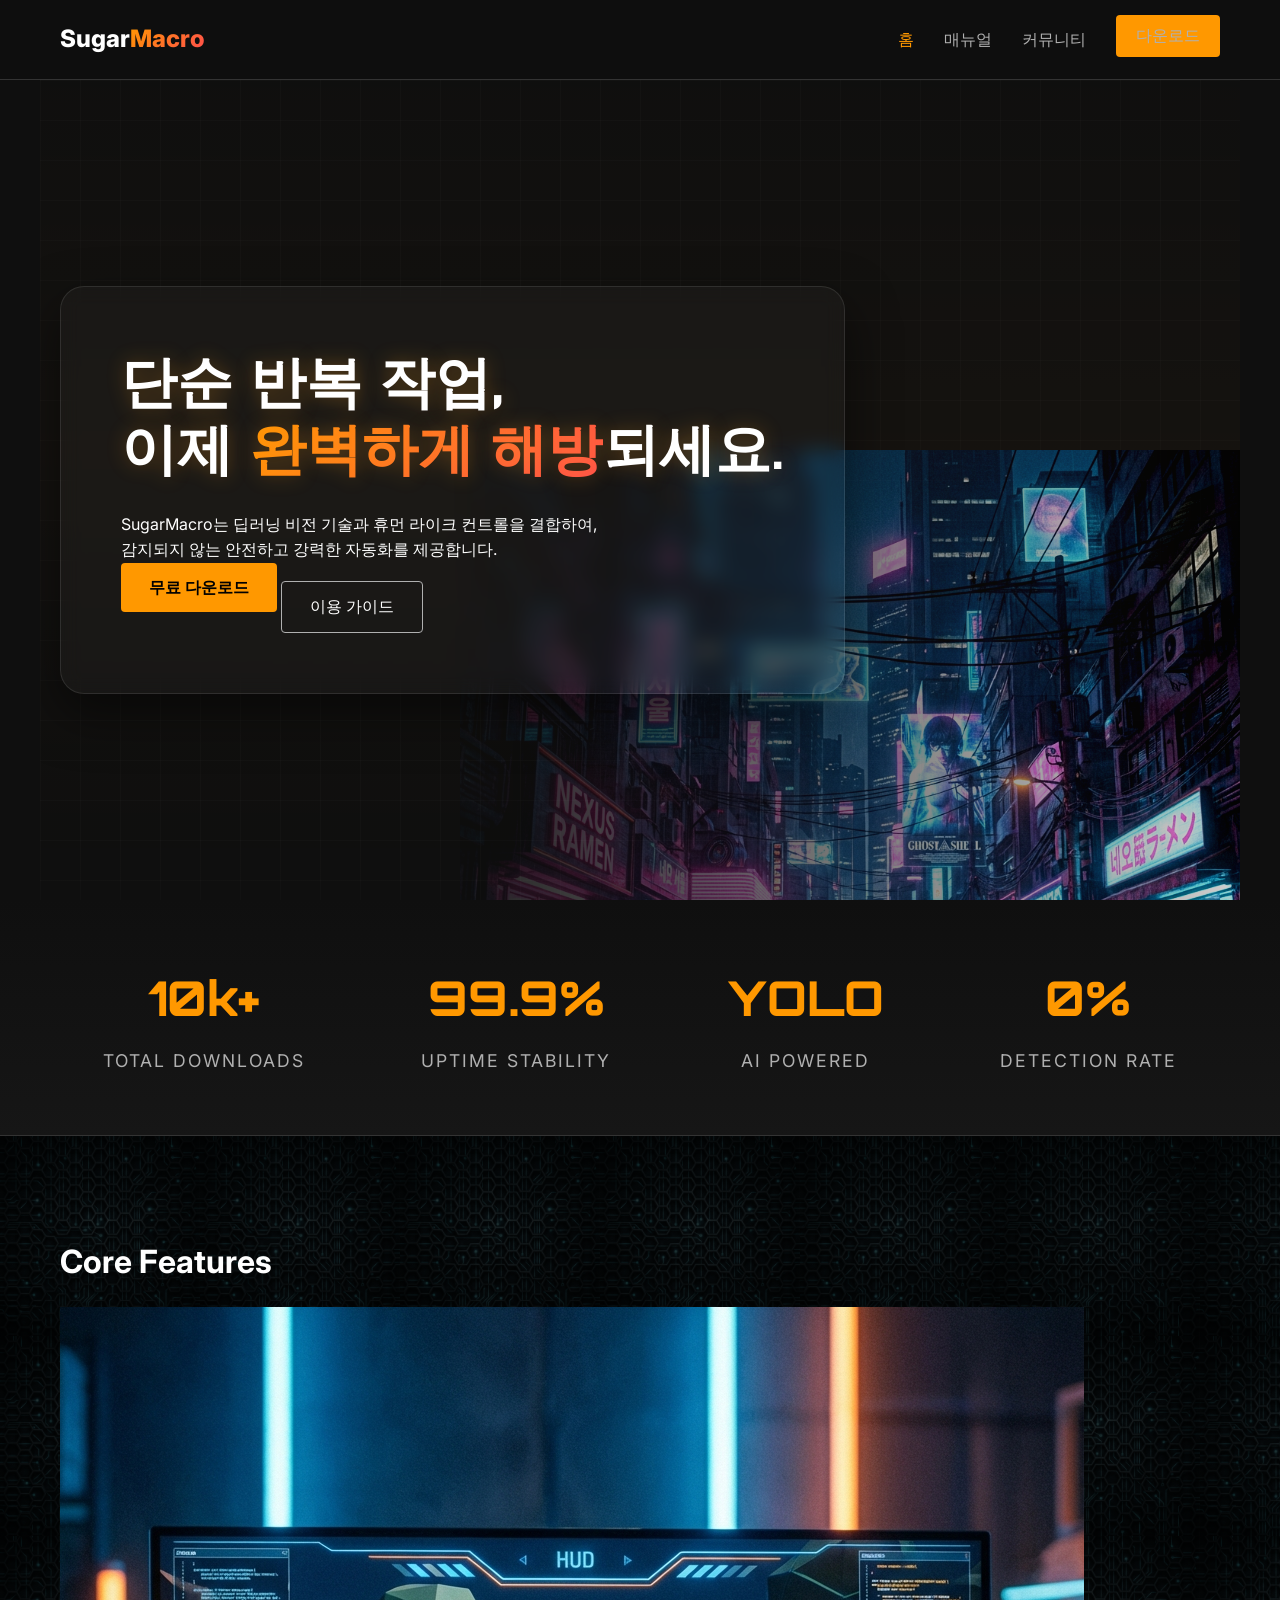
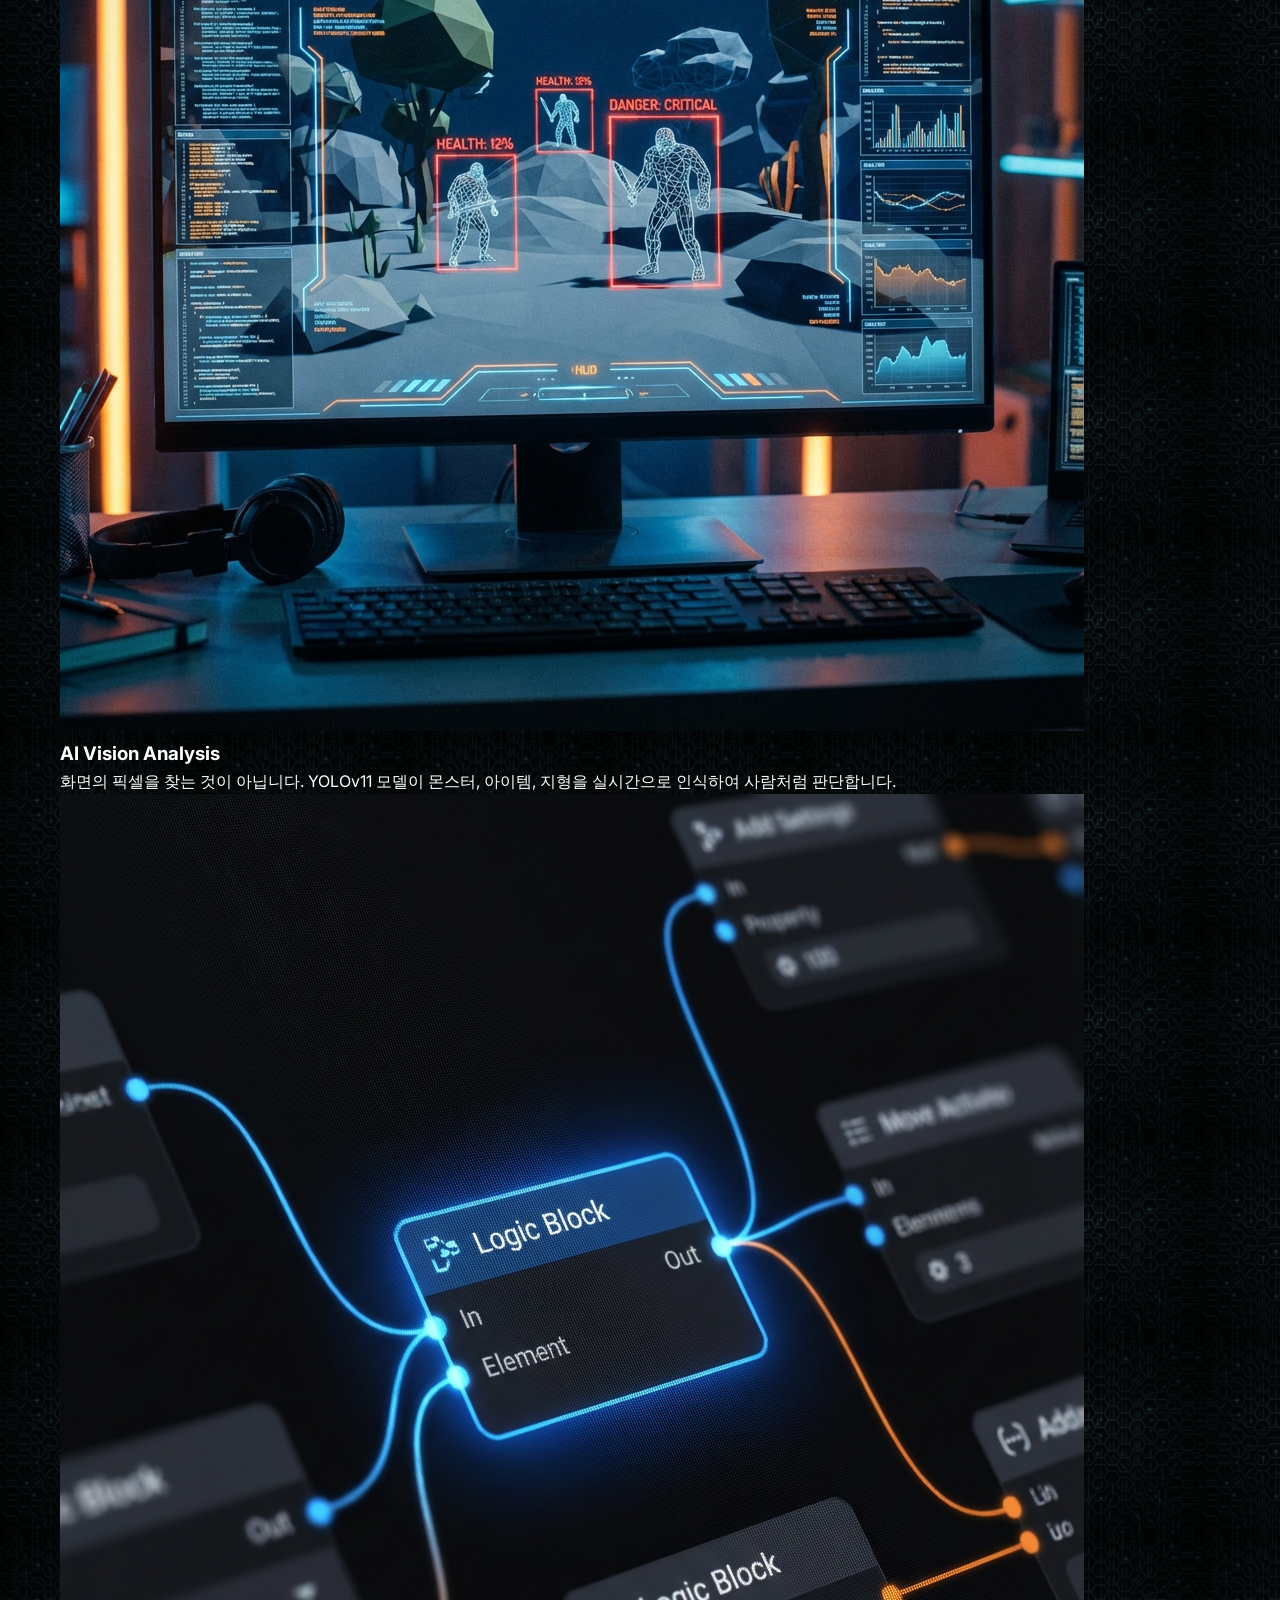
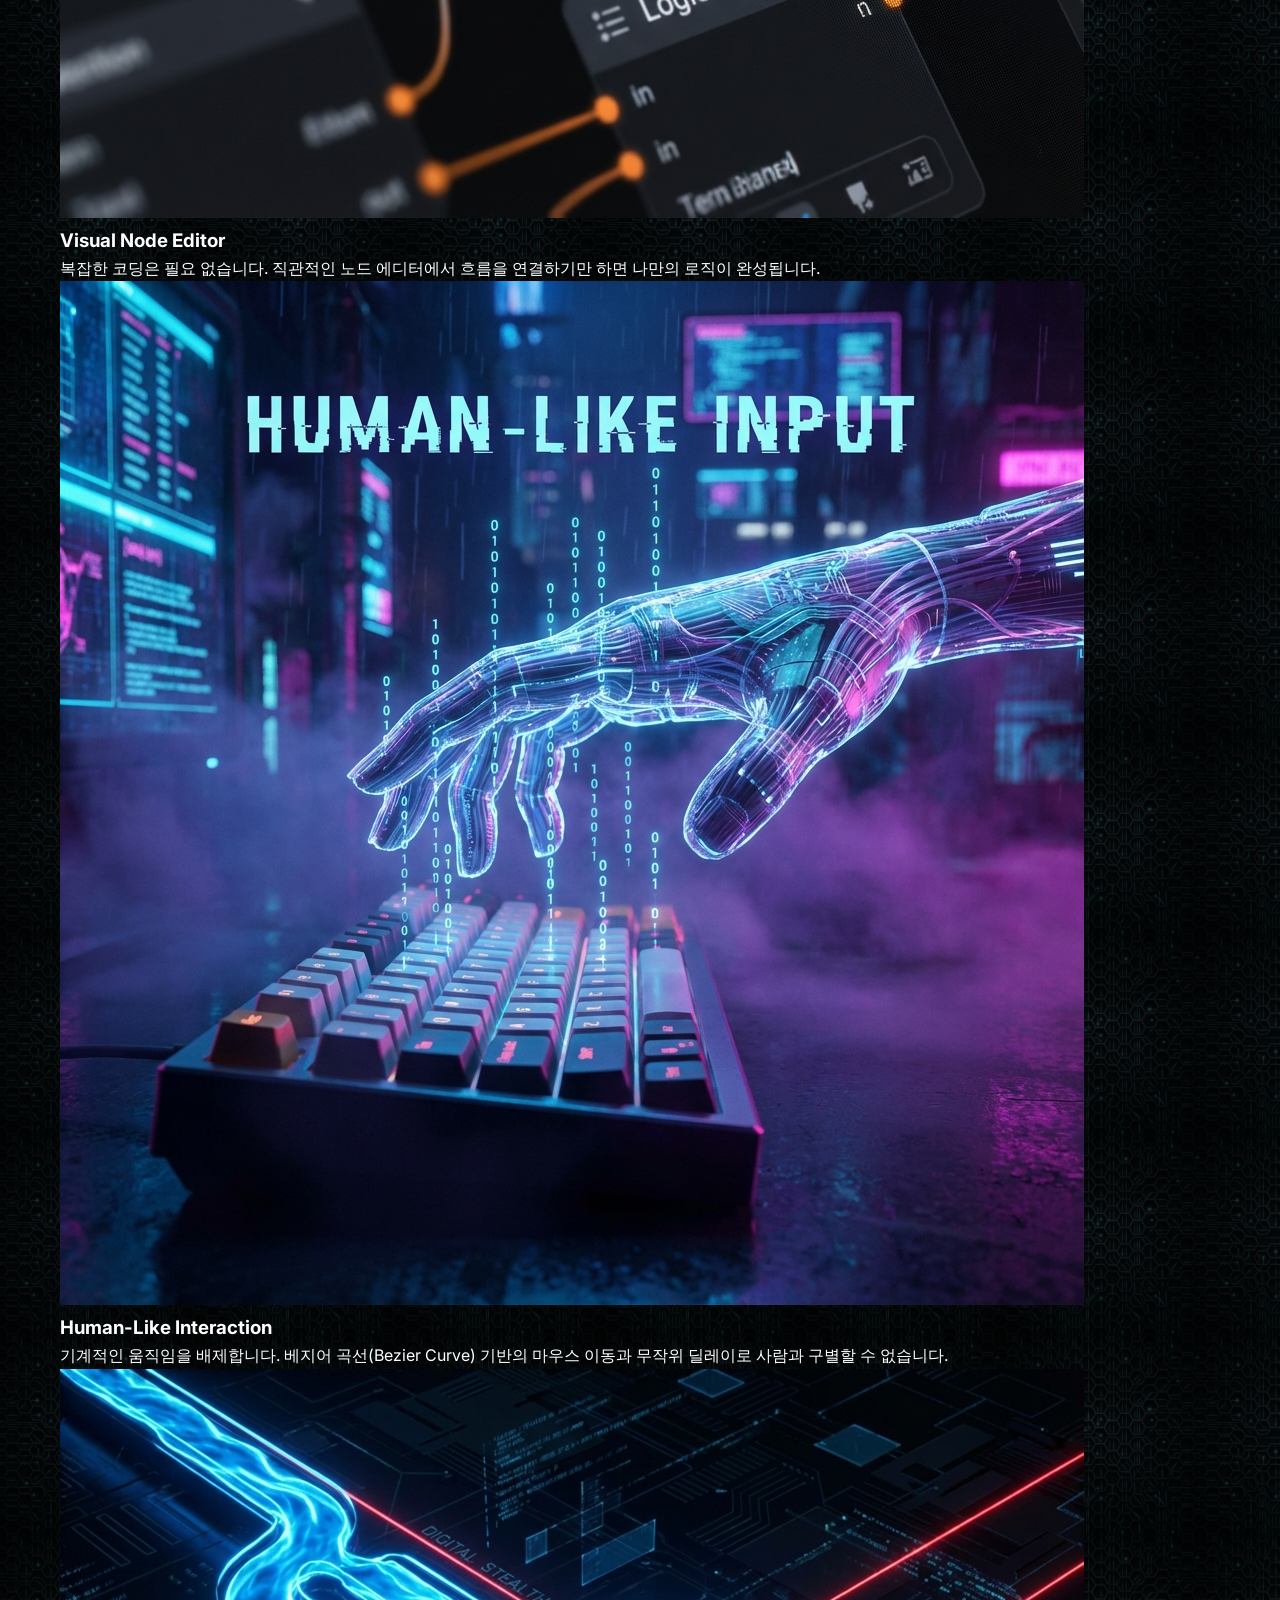
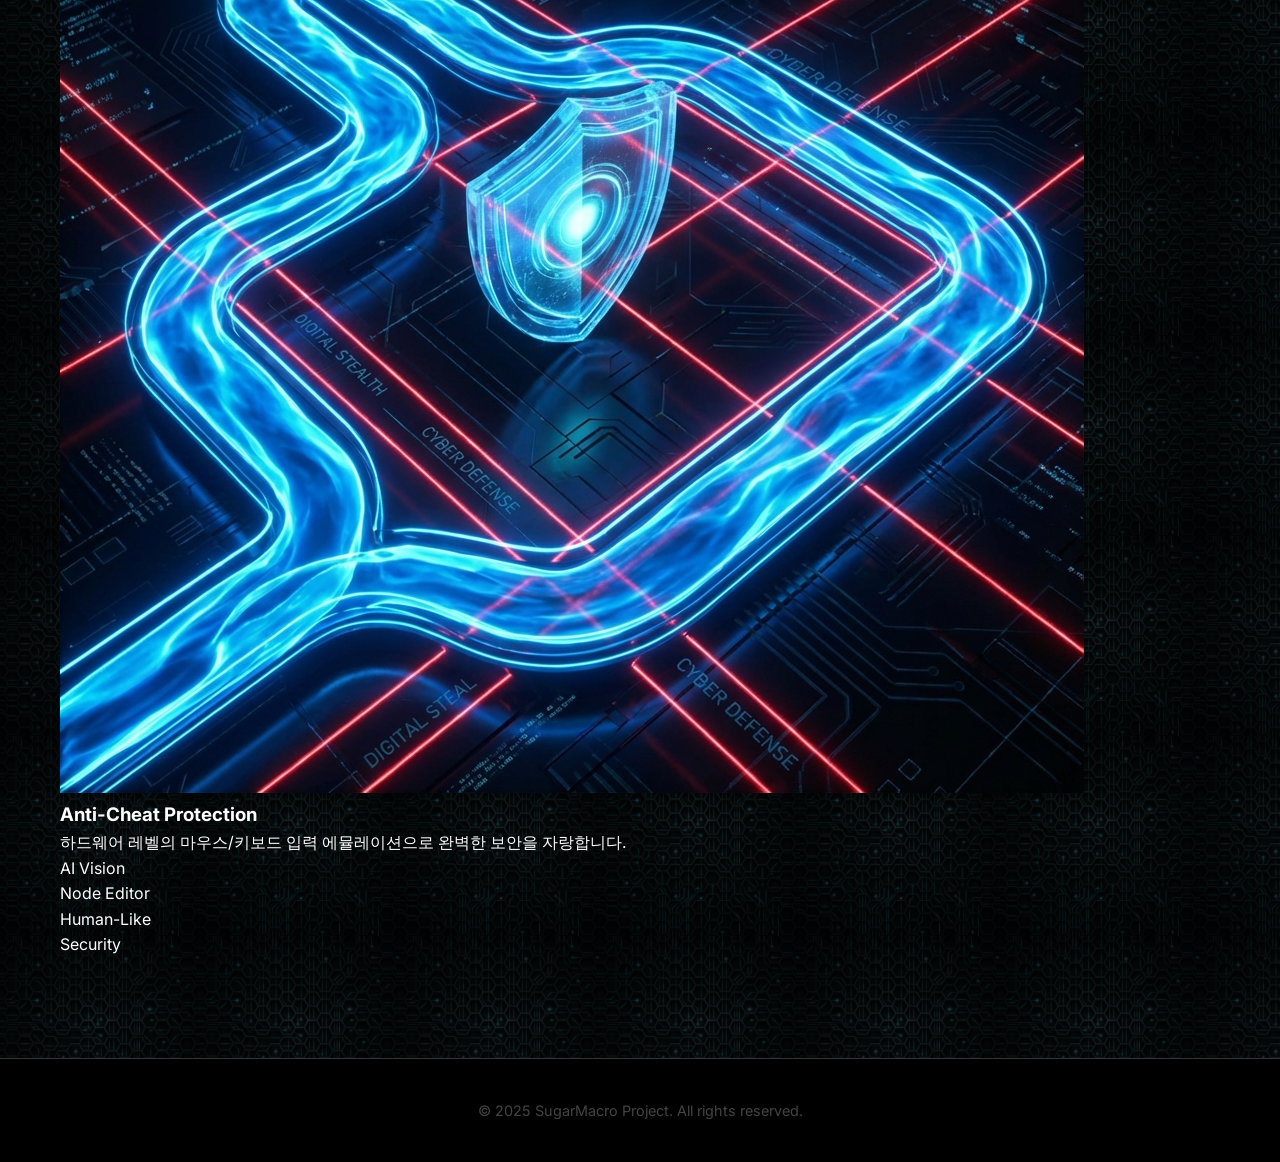
==== index.html @ a1895cc7 "Prepare for GitHub Pages Deployment" ====
<!DOCTYPE html>
<html lang="ko">

<head>
    <meta charset="UTF-8">
    <meta name="viewport" content="width=device-width, initial-scale=1.0">
    <title>SugarMacro - Professional Game Automation</title>
    <link rel="stylesheet" href="css/style.css">
    <link
        href="https://fonts.googleapis.com/css2?family=Inter:wght@300;400;600;800&family=Orbitron:wght@500;700;900&display=swap"
        rel="stylesheet">
</head>

<body>
    <nav class="navbar">
        <div class="nav-container">
            <div class="logo"><a href="index.html">Sugar<span class="highlight text-gradient">Macro</span></a></div>
            <ul class="nav-links">
                <li><a href="index.html" class="active">홈</a></li>
                <li><a href="usage.html">매뉴얼</a></li>
                <li><a href="community.html">커뮤니티</a></li>
                <li><a href="download.html" class="btn-primary glow" style="padding: 8px 20px;">다운로드</a></li>
            </ul>
        </div>
    </nav>

    <header id="hero" class="container">
        <div class="hero-animated-bg"></div>
        <div class="hero-content">
            <div class="hero-glass">
                <h1 class="hero-title">
                    단순 반복 작업,<br>
                    이제 <span class="highlight text-gradient">완벽하게 해방</span>되세요.
                </h1>
                <p class="hero-desc">
                    SugarMacro는 딥러닝 비전 기술과 휴먼 라이크 컨트롤을 결합하여,<br>
                    감지되지 않는 안전하고 강력한 자동화를 제공합니다.
                </p>
                <div class="cta-group">
                    <a href="download.html" class="btn-primary glow">무료 다운로드</a>
                    <a href="usage.html" class="btn-secondary">이용 가이드</a>
                </div>
            </div>
        </div>
        <!-- Background Decorative Asset -->
        <img src="assets/hero_rich_bg.png" class="hero-bg-img floating" alt="Background Element">
    </header>

    <!-- Stats Section -->
    <section class="stats-section">
        <div class="container">
            <div class="stats-grid">
                <div class="stat-item">
                    <h3>10k+</h3>
                    <p>Total Downloads</p>
                </div>
                <div class="stat-item">
                    <h3>99.9%</h3>
                    <p>Uptime Stability</p>
                </div>
                <div class="stat-item">
                    <h3>YOLO</h3>
                    <p>AI Powered</p>
                </div>
                <div class="stat-item">
                    <h3>0%</h3>
                    <p>Detection Rate</p>
                </div>
            </div>
        </div>
    </section>

    <section id="features" class="reveal">
        <div class="container">
            <h2 style="font-size: 2rem; margin-bottom: 20px;">Core Features</h2>
            <div class="feature-slider">
                <!-- Slides Container -->
                <div class="feature-slides">
                    <div class="slide active">
                        <img src="assets/feature_vision_pro.png" alt="AI Vision">
                        <div class="slide-content">
                            <h3>AI Vision Analysis</h3>
                            <p>화면의 픽셀을 찾는 것이 아닙니다. YOLOv11 모델이 몬스터, 아이템, 지형을 실시간으로 인식하여 사람처럼 판단합니다.</p>
                        </div>
                    </div>
                    <div class="slide">
                        <img src="assets/feature_nodes_pro.png" alt="Node Editor">
                        <div class="slide-content">
                            <h3>Visual Node Editor</h3>
                            <p>복잡한 코딩은 필요 없습니다. 직관적인 노드 에디터에서 흐름을 연결하기만 하면 나만의 로직이 완성됩니다.</p>
                        </div>
                    </div>
                    <div class="slide">
                        <img src="assets/feature_input_pro.png" alt="Human Like Input">
                        <div class="slide-content">
                            <h3>Human-Like Interaction</h3>
                            <p>기계적인 움직임을 배제합니다. 베지어 곡선(Bezier Curve) 기반의 마우스 이동과 무작위 딜레이로 사람과 구별할 수 없습니다.</p>
                        </div>
                    </div>
                    <div class="slide">
                        <img src="assets/feature_anticheat_gen.png" alt="Anti Cheat">
                        <div class="slide-content">
                            <h3>Anti-Cheat Protection</h3>
                            <p>하드웨어 레벨의 마우스/키보드 입력 에뮬레이션으로 완벽한 보안을 자랑합니다.</p>
                        </div>
                    </div>
                </div>

                <!-- Navigation/Progress -->
                <div class="feature-nav">
                    <div class="nav-item active" data-index="0">
                        <div class="progress-bar">
                            <div class="progress"></div>
                        </div>
                        <span>AI Vision</span>
                    </div>
                    <div class="nav-item" data-index="1">
                        <div class="progress-bar">
                            <div class="progress"></div>
                        </div>
                        <span>Node Editor</span>
                    </div>
                    <div class="nav-item" data-index="2">
                        <div class="progress-bar">
                            <div class="progress"></div>
                        </div>
                        <span>Human-Like</span>
                    </div>
                    <div class="nav-item" data-index="3">
                        <div class="progress-bar">
                            <div class="progress"></div>
                        </div>
                        <span>Security</span>
                    </div>
                </div>
            </div>
        </div>
    </section>

    <footer style="background: #000; padding: 40px 0; text-align: center; border-top: 1px solid var(--border-color);">
        <div class="container">
            <p style="font-size: 0.9rem; color: #444;">
                &copy; 2025 SugarMacro Project. All rights reserved.
            </p>
        </div>
    </footer>

    <script src="js/main.js"></script>
</body>

</html>
---- css/style.css ----
:root {
    --bg-color: #0f0f0f;
    /* Deep Dark Grey/Black */
    --surface-bg: #1a1a1a;
    --card-bg: #222222;
    --primary: #FF9800;
    /* Vibrant Orange */
    --secondary: #FFB74D;
    --text-main: #ffffff;
    --text-muted: #b0b0b0;
    --border-color: #333333;
    --font-heading: 'Pretendard', 'Inter', sans-serif;
    /* Korean friendly font */
    --font-body: 'Pretendard', 'Inter', sans-serif;
    --sidebar-width: 250px;
}

@import url("https://cdn.jsdelivr.net/gh/orioncactus/pretendard@v1.3.9/dist/web/static/pretendard.css");

* {
    margin: 0;
    padding: 0;
    box-sizing: border-box;
}

body {
    background-color: var(--bg-color);
    color: var(--text-main);
    font-family: var(--font-body);
    overflow-x: hidden;
    line-height: 1.6;
}

/* Utilities */
.container {
    max-width: 1200px;
    margin: 0 auto;
    padding: 0 20px;
}

.highlight {
    color: var(--primary);
}

.btn-primary {
    background: var(--primary);
    color: #000;
    font-weight: 700;
    padding: 12px 28px;
    border-radius: 4px;
    text-decoration: none;
    transition: all 0.2s;
    border: none;
    cursor: pointer;
    font-size: 1rem;
    display: inline-block;
}

.btn-primary:hover {
    background: var(--secondary);
    transform: translateY(-2px);
}

.btn-secondary {
    background: transparent;
    border: 1px solid var(--text-muted);
    color: var(--text-main);
    padding: 12px 28px;
    border-radius: 4px;
    text-decoration: none;
    transition: all 0.2s;
    font-size: 1rem;
    display: inline-block;
}

.btn-secondary:hover {
    border-color: var(--text-main);
    background: rgba(255, 255, 255, 0.05);
}

/* Navbar */
.navbar {
    background: rgba(15, 15, 15, 0.9);
    backdrop-filter: blur(10px);
    border-bottom: 1px solid var(--border-color);
    position: fixed;
    top: 0;
    width: 100%;
    z-index: 1000;
    padding: 15px 0;
}

.nav-container {
    display: flex;
    justify-content: space-between;
    align-items: center;
    max-width: 1200px;
    margin: 0 auto;
    padding: 0 20px;
}

.logo a {
    font-size: 1.5rem;
    font-weight: 800;
    color: var(--text-main);
    text-decoration: none;
    font-family: var(--font-heading);
}

.nav-links {
    display: flex;
    gap: 30px;
    list-style: none;
    align-items: center;
}

.nav-links a {
    color: var(--text-muted);
    text-decoration: none;
    font-weight: 500;
    transition: color 0.2s;
}

.nav-links a:hover,
.nav-links a.active {
    color: var(--primary);
}

/* Hero Section */
#hero {
    height: 100vh;
    display: flex;
    align-items: center;
    padding-top: 80px;
    position: relative;
    overflow: hidden;
}

.hero-bg-img {
    position: absolute;
    top: 50%;
    right: 0;
    transform: translateY(-50);
    width: 65%;
    /* Larger */
    opacity: 0.8;
    /* Much brighter */
    z-index: -1;
    mask-image: linear-gradient(to left, rgba(0, 0, 0, 1), rgba(0, 0, 0, 0.1));
    -webkit-mask-image: linear-gradient(to left, rgba(0, 0, 0, 1), rgba(0, 0, 0, 0.1));
    filter: contrast(1.2) saturate(1.2);
    /* Pop colors */
}

/* Feature Tabs Section */
#features {
    padding: 100px 0;
    background: var(--surface-bg);
    background-image: url('../assets/tech_texture.png');
    background-blend-mode: overlay;
    background-size: 200px;
    background-attachment: fixed;
}

.features-layout {
    display: flex;
    gap: 50px;
    margin-top: 50px;
    align-items: flex-start;
}

.feature-list {
    flex: 1;
    display: flex;
    flex-direction: column;
    gap: 20px;
}

.feature-item {
    padding: 25px;
    border-left: 3px solid var(--border-color);
    cursor: pointer;
    transition: all 0.3s;
}

.feature-item h3 {
    font-size: 1.5rem;
    margin-bottom: 10px;
    color: var(--text-muted);
}

.feature-item p {
    color: var(--text-muted);
    font-size: 1rem;
    display: none;
    /* Hidden by default */
}

/* Active State */
.feature-item.active {
    border-left-color: var(--primary);
    background: linear-gradient(90deg, rgba(255, 152, 0, 0.05), transparent);
}

.feature-item.active h3 {
    color: var(--text-main);
}

.feature-item.active p {
    display: block;
    animation: slideDown 0.3s ease;
}

@keyframes slideDown {
    from {
        opacity: 0;
        transform: translateY(-10px);
    }

    to {
        opacity: 1;
        transform: translateY(0);
    }
}

.feature-visual {
    flex: 1.5;
    background: #000;
    border-radius: 8px;
    overflow: hidden;
    border: 1px solid var(--border-color);
    aspect-ratio: 16/9;
    position: relative;
    display: flex;
    align-items: center;
    justify-content: center;
}

.feature-img-placeholder {
    color: var(--text-muted);
    font-size: 1.2rem;
}

/* Specs Table */
#specs {
    padding: 100px 0;
}

.specs-table {
    width: 100%;
    border-collapse: collapse;
    margin-top: 40px;
    border: 1px solid var(--border-color);
}

.specs-table th,
.specs-table td {
    padding: 20px;
    text-align: left;
    border-bottom: 1px solid var(--border-color);
}

.specs-table th {
    background: var(--surface-bg);
    color: var(--text-muted);
    width: 30%;
}

/* Community Page Styles */
.board-container {
    padding: 120px 20px 80px;
    max-width: 1000px;
    margin: 0 auto;
    min-height: 80vh;
}

.board-header {
    display: flex;
    justify-content: space-between;
    align-items: center;
    margin-bottom: 30px;
}

.board-search input {
    padding: 10px 15px;
    background: var(--surface-bg);
    border: 1px solid var(--border-color);
    color: var(--text-main);
    border-radius: 4px;
    width: 250px;
}

.board-table {
    width: 100%;
    border-collapse: collapse;
    font-size: 0.95rem;
}

.board-table th {
    background: var(--surface-bg);
    padding: 15px;
    text-align: center;
    border-top: 2px solid var(--border-color);
    border-bottom: 1px solid var(--border-color);
}

.board-table td {
    padding: 15px;
    border-bottom: 1px solid #2a2a2a;
    text-align: center;
    color: var(--text-muted);
}

.board-table td.title-col {
    text-align: left;
    color: var(--text-main);
    cursor: pointer;
}

.board-table td.title-col:hover {
    text-decoration: underline;
    color: var(--primary);
}

/* Simple Modal */
.modal {
    display: none;
    position: fixed;
    z-index: 2000;
    left: 0;
    top: 0;
    width: 100%;
    height: 100%;
    background-color: rgba(0, 0, 0, 0.8);
    backdrop-filter: blur(5px);
}

.modal-content {
    background-color: var(--surface-bg);
    margin: 5% auto;
    padding: 40px;
    border: 1px solid var(--border-color);
    width: 80%;
    max-width: 800px;
    border-radius: 8px;
    position: relative;
    box-shadow: 0 10px 30px rgba(0, 0, 0, 0.5);
}

.close-modal {
    color: #aaa;
    float: right;
    font-size: 28px;
    font-weight: bold;
    cursor: pointer;
}

.close-modal:hover {
    color: var(--text-main);
}

.write-form {
    display: flex;
    flex-direction: column;
    gap: 15px;
}

.write-form input,
.write-form textarea,
.write-form select {
    background: #0f0f0f;
    border: 1px solid var(--border-color);
    padding: 12px;
    color: var(--text-main);
    border-radius: 4px;
    font-family: inherit;
}

.write-form textarea {
    height: 300px;
    resize: vertical;
}

/* Responsive */
@media (max-width: 768px) {
    .features-layout {
        flex-direction: column;
    }

    .nav-links {
        display: none;
    }

    .board-table th:nth-child(4),
    .board-table td:nth-child(4),
    .board-table th:nth-child(5),
    .board-table td:nth-child(5) {
        display: none;
        /* Hide Date/View on mobile */
    }
}

/* Documentation Images */
.doc-img {
    width: 100%;
    border-radius: 8px;
    margin: 20px 0;
    border: 1px solid var(--border-color);
    box-shadow: 0 5px 15px rgba(0, 0, 0, 0.3);
}

/* Documentation Images & Layout */
.doc-grid {
    display: grid;
    grid-template-columns: 1fr;
    gap: 2rem;
    align-items: start;
    margin-top: 1.5rem;
}

@media (min-width: 968px) {
    .doc-grid {
        grid-template-columns: 1fr 1fr;
    }

    .doc-grid.reverse {
        direction: rtl;
    }

    .doc-grid.reverse>* {
        direction: ltr;
    }
}

.doc-text {
    line-height: 1.7;
}

.doc-img {
    width: 100%;
    max-height: 400px;
    object-fit: contain;
    background: #111;
    border-radius: 8px;
    border: 1px solid var(--border-color);
    box-shadow: 0 5px 15px rgba(0, 0, 0, 0.3);
    transition: transform 0.3s;
}

.doc-img:hover {
    transform: scale(1.02);
}

/* --- Visual Enhancements --- */

/* 1. Gradient Text */
.text-gradient {
    background: linear-gradient(135deg, var(--primary), #ff4d4d);
    -webkit-background-clip: text;
    -webkit-text-fill-color: transparent;
    background-clip: text;
    color: transparent;
}

/* 2. Floating Animation */
@keyframes float {
    0% {
        transform: translateY(0px);
    }

    50% {
        transform: translateY(-20px);
    }

    100% {
        transform: translateY(0px);
    }
}

.floating {
    animation: float 6s ease-in-out infinite;
}

/* 3. Neon Glow Button */
.btn-primary.glow {
    position: relative;
    overflow: hidden;
    transition: all 0.3s ease;
}

.btn-primary.glow:hover {
    box-shadow: 0 0 20px rgba(255, 159, 28, 0.6), 0 0 40px rgba(255, 159, 28, 0.3);
    transform: translateY(-2px);
}

.btn-primary.glow::after {
    content: '';
    position: absolute;
    top: -50%;
    left: -50%;
    width: 200%;
    height: 200%;
    background: radial-gradient(circle, rgba(255, 255, 255, 0.2) 0%, transparent 60%);
    opacity: 0;
    transform: scale(0.5);
    transition: opacity 0.3s, transform 0.3s;
}

.btn-primary.glow:hover::after {
    opacity: 1;
    transform: scale(1);
}

/* 4. Animated Grid Background */
.hero-animated-bg {
    position: absolute;
    top: 0;
    left: 0;
    width: 100%;
    height: 100%;
    z-index: -2;
    background:
        linear-gradient(transparent 0%, rgba(255, 159, 28, 0.05) 50%, transparent 100%),
        linear-gradient(90deg, rgba(255, 255, 255, 0.03) 1px, transparent 1px),
        linear-gradient(rgba(255, 255, 255, 0.03) 1px, transparent 1px);
    background-size: 100% 100%, 40px 40px, 40px 40px;
    animation: gridMove 20s linear infinite;
    opacity: 0.5;
}

@keyframes gridMove {
    0% {
        background-position: 0 0, 0 0, 0 0;
    }

    100% {
        background-position: 0 100%, 0 0, 0 40px;
    }
}

/* Scroll Reveal */
.reveal {
    opacity: 0;
    transform: translateY(30px);
    transition: all 1s ease;
}

.reveal.active {
    opacity: 1;
    transform: translateY(0);
}

/* --- Documentation Layout (Renewal) --- */
.doc-header-spacer {
    height: 100px;
    /* Space for fixed navbar */
}

.doc-layout {
    display: grid;
    grid-template-columns: 250px 1fr;
    gap: 40px;
    max-width: 1200px;
    margin: 0 auto;
    padding: 40px 20px;
    position: relative;
    align-items: start;
}

/* Sidebar */
.doc-sidebar {
    position: sticky;
    top: 100px;
    background: rgba(255, 255, 255, 0.03);
    backdrop-filter: blur(10px);
    border: 1px solid rgba(255, 255, 255, 0.1);
    border-radius: 12px;
    padding: 20px;
}

.doc-sidebar h3 {
    font-size: 1.1rem;
    margin-bottom: 20px;
    color: var(--primary);
    text-transform: uppercase;
    letter-spacing: 1px;
}

.doc-nav li {
    margin-bottom: 10px;
}

.doc-nav a {
    display: block;
    padding: 8px 12px;
    color: var(--text-muted);
    transition: all 0.3s;
    border-radius: 6px;
    font-size: 0.95rem;
}

.doc-nav a:hover,
.doc-nav a.active {
    color: #fff;
    background: rgba(255, 159, 28, 0.1);
    padding-left: 18px;
    /* Slide effect */
}

/* Main Content Area */
.doc-main {
    display: flex;
    flex-direction: column;
    gap: 40px;
}

.doc-card {
    background: rgba(20, 20, 20, 0.8);
    border: 1px solid rgba(255, 255, 255, 0.05);
    border-radius: 16px;
    padding: 40px;
    box-shadow: 0 10px 30px rgba(0, 0, 0, 0.3);
}

.doc-card h2 {
    font-size: 1.8rem;
    margin-bottom: 25px;
    padding-bottom: 15px;
    border-bottom: 1px solid rgba(255, 255, 255, 0.1);
    color: #fff;
}

/* Step Guide Styles */
.step-guide {
    display: flex;
    flex-direction: column;
    gap: 20px;
}

.step-item {
    display: flex;
    gap: 20px;
    background: rgba(255, 255, 255, 0.02);
    padding: 20px;
    border-radius: 10px;
    border-left: 3px solid var(--primary);
}

.step-badge {
    background: var(--primary);
    color: #000;
    width: 30px;
    height: 30px;
    border-radius: 50%;
    display: flex;
    align-items: center;
    justify-content: center;
    font-weight: bold;
    flex-shrink: 0;
}

/* Responsive */
@media (max-width: 900px) {
    .doc-layout {
        grid-template-columns: 1fr;
    }

}

/* --- Main Page Renewal --- */

/* Hero Glass Card */
.hero-glass {
    background: rgba(255, 255, 255, 0.03);
    backdrop-filter: blur(10px);
    border: 1px solid rgba(255, 255, 255, 0.1);
    padding: 60px;
    border-radius: 24px;
    max-width: 800px;
    position: relative;
    z-index: 1;
    box-shadow: 0 20px 50px rgba(0, 0, 0, 0.5);
}

.hero-title {
    font-family: 'Orbitron', 'Pretendard', sans-serif;
    /* Tech feel */
    font-size: 3.5rem;
    line-height: 1.2;
    margin-bottom: 30px;
    text-shadow: 0 0 20px rgba(255, 159, 28, 0.3);
}

/* Stats Section */
.stats-section {
    padding: 60px 0;
    background: linear-gradient(to bottom, #0f0f0f, #161616);
    border-bottom: 1px solid var(--border-color);
}

.stats-grid {
    display: flex;
    justify-content: space-around;
    flex-wrap: wrap;
    gap: 30px;
    text-align: center;
}

.stat-item h3 {
    font-size: 3rem;
    font-weight: 800;
    color: var(--primary);
    font-family: 'Orbitron', sans-serif;
    margin-bottom: 10px;
}

.stat-item p {
    color: var(--text-muted);
    font-size: 1.1rem;
    text-transform: uppercase;
    letter-spacing: 2px;
}

/* Responsive adjustment for Hero */
@media (max-width: 768px) {
    .hero-title {
        font-size: 2.2rem;
    }

    .hero-glass {
        padding: 30px;
    }

    .stats-grid {
        flex-direction: column;
        align-items: center;
    }
}
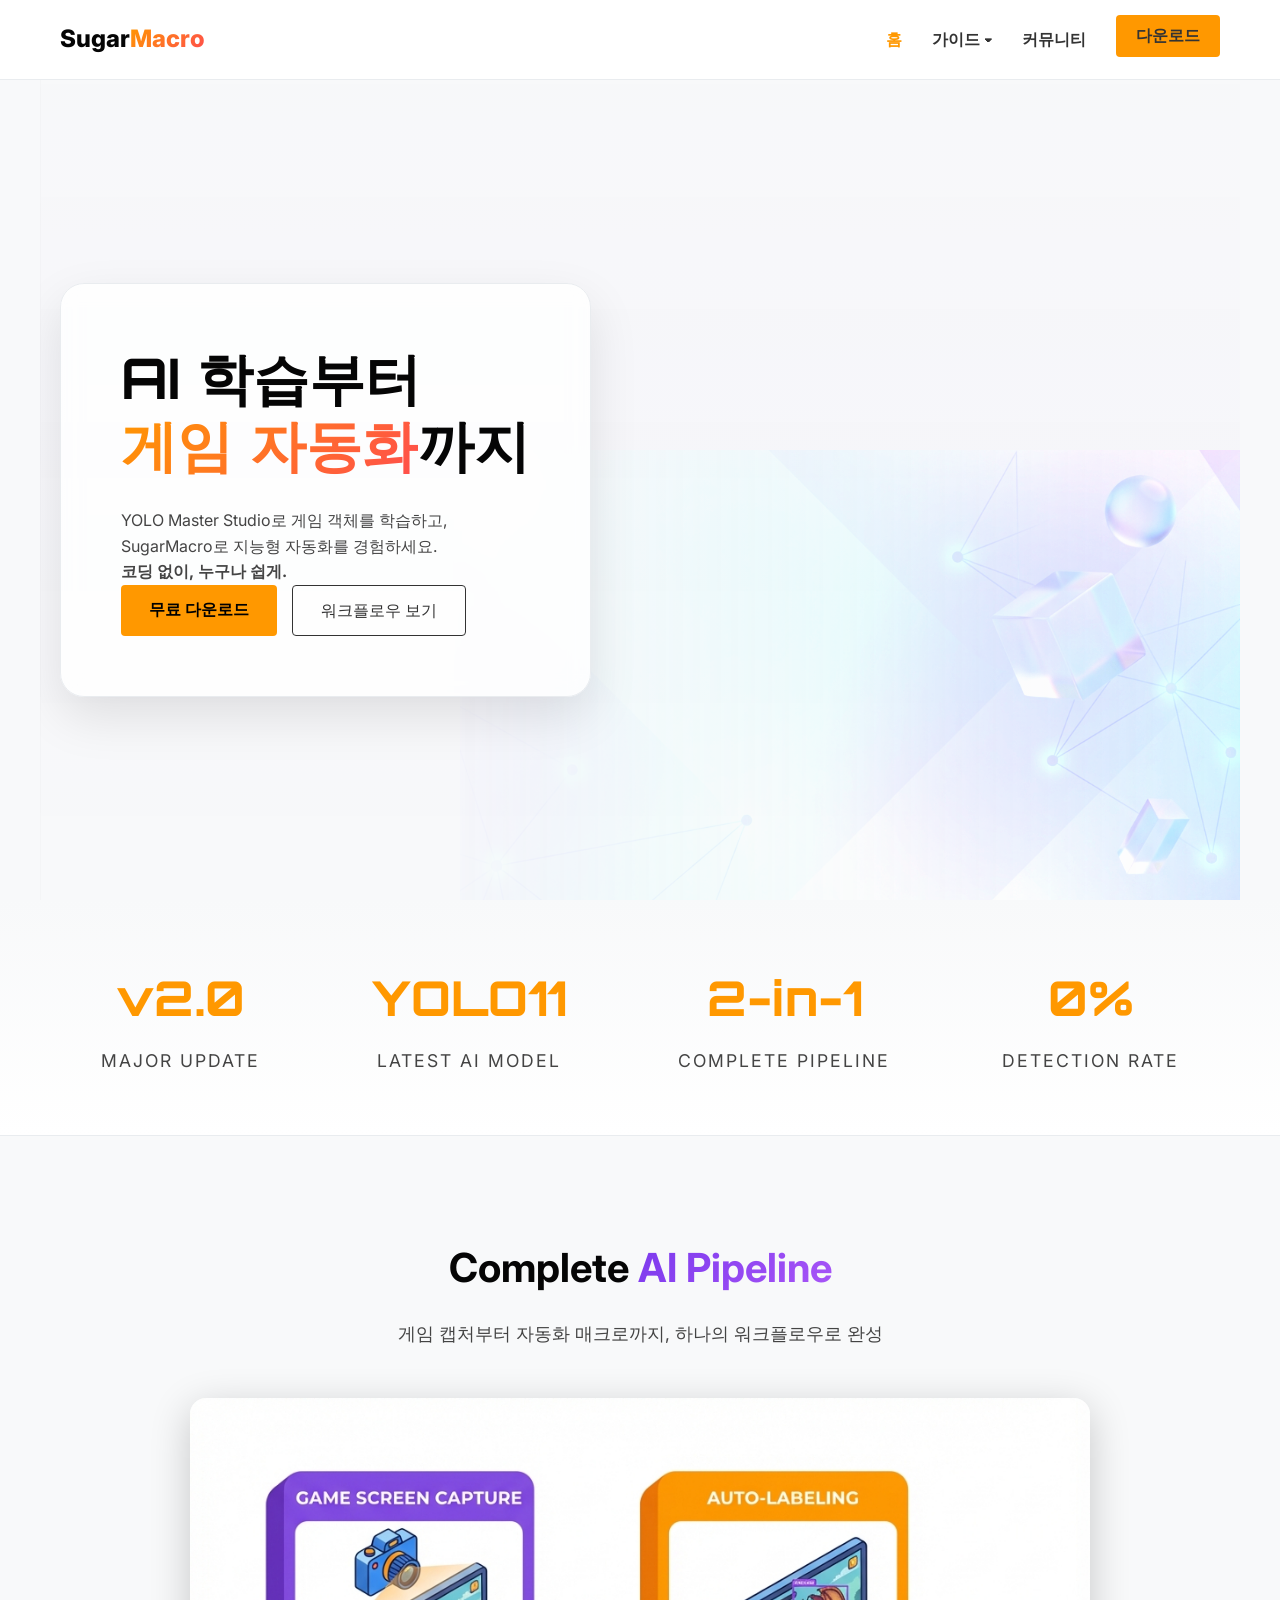
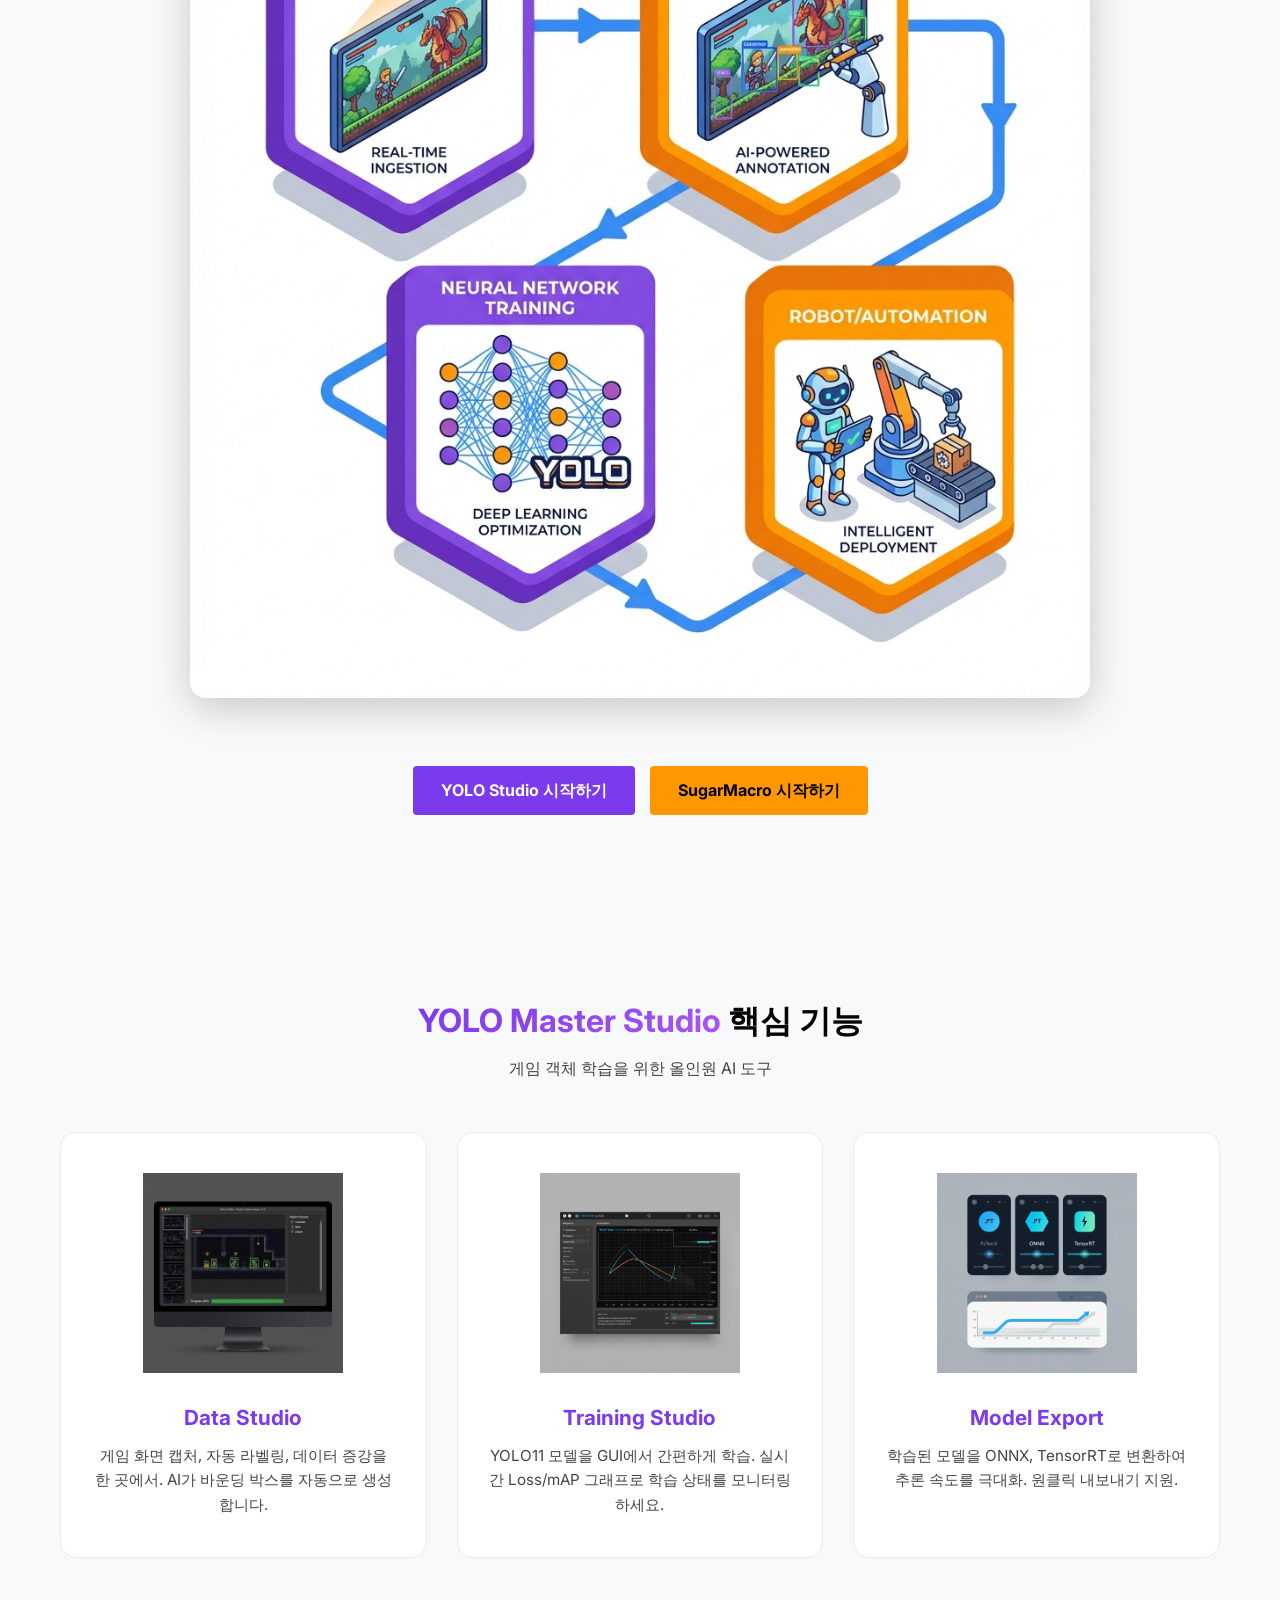
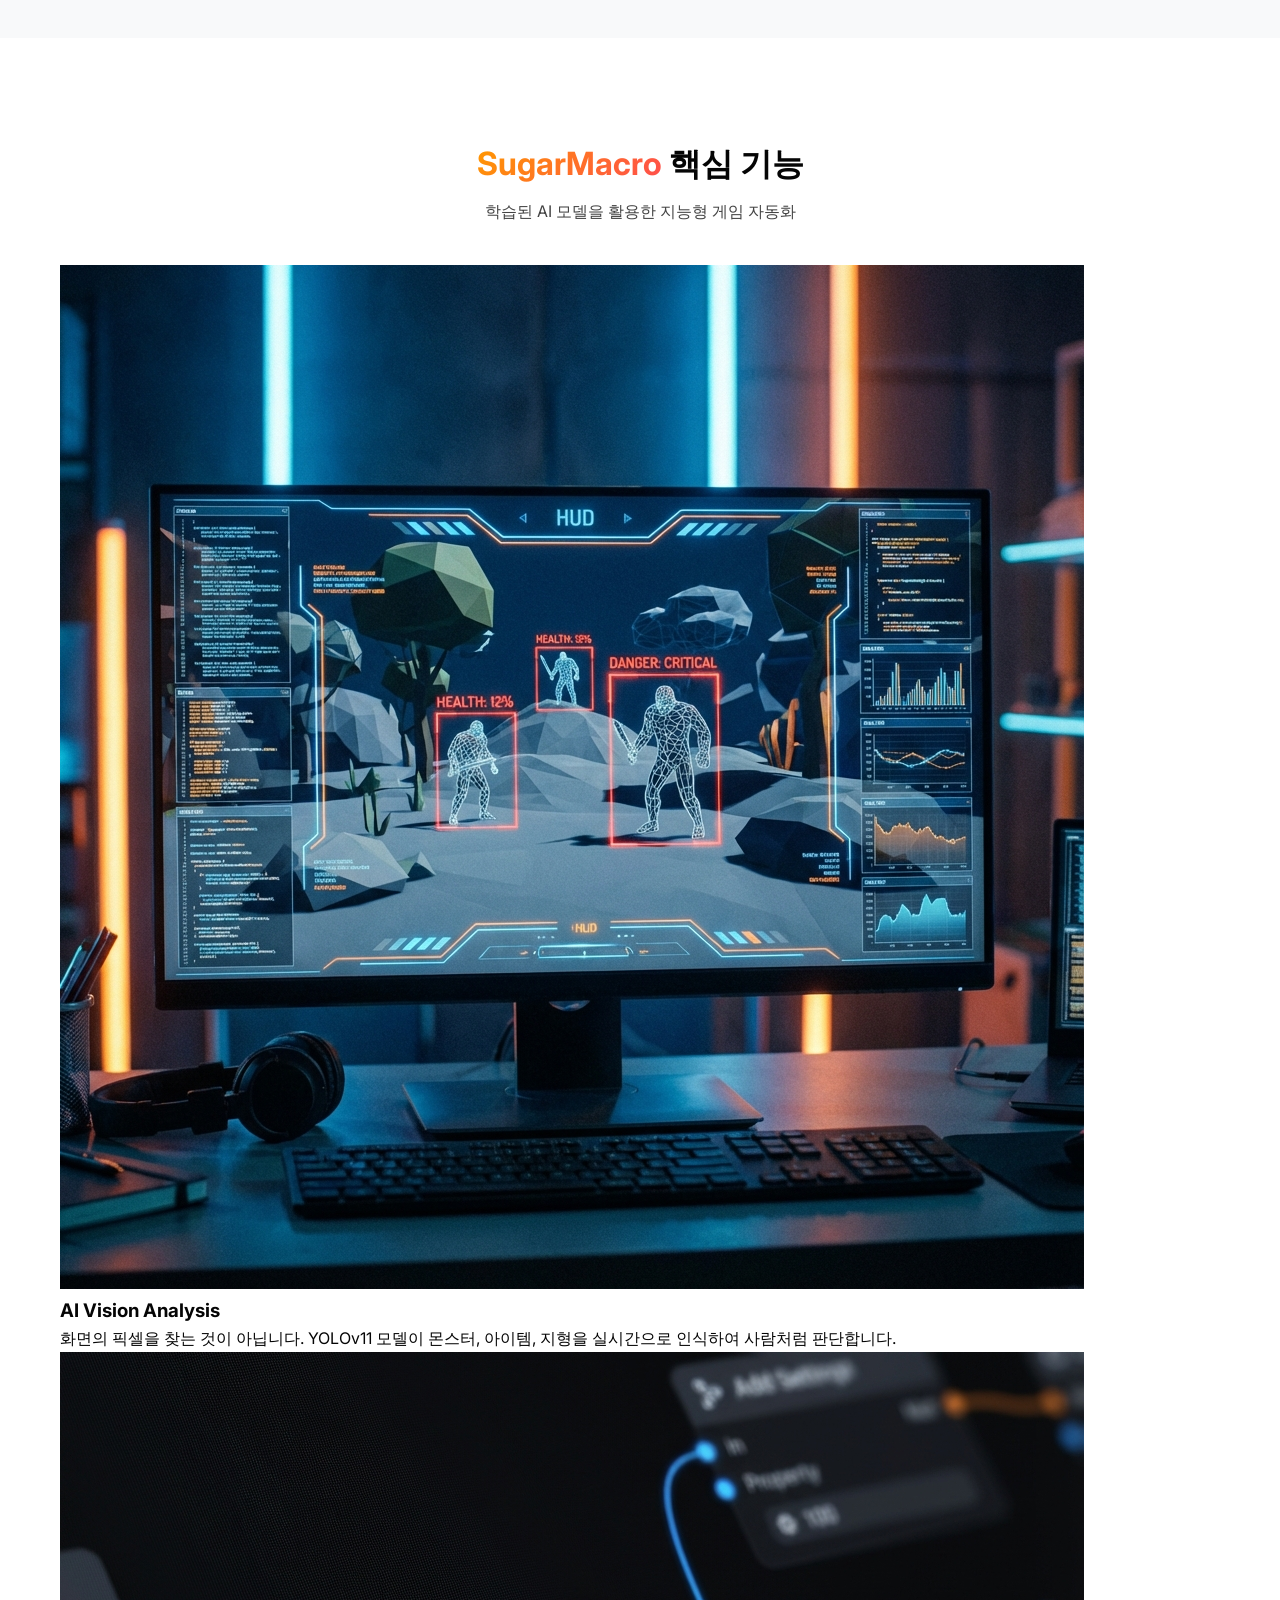
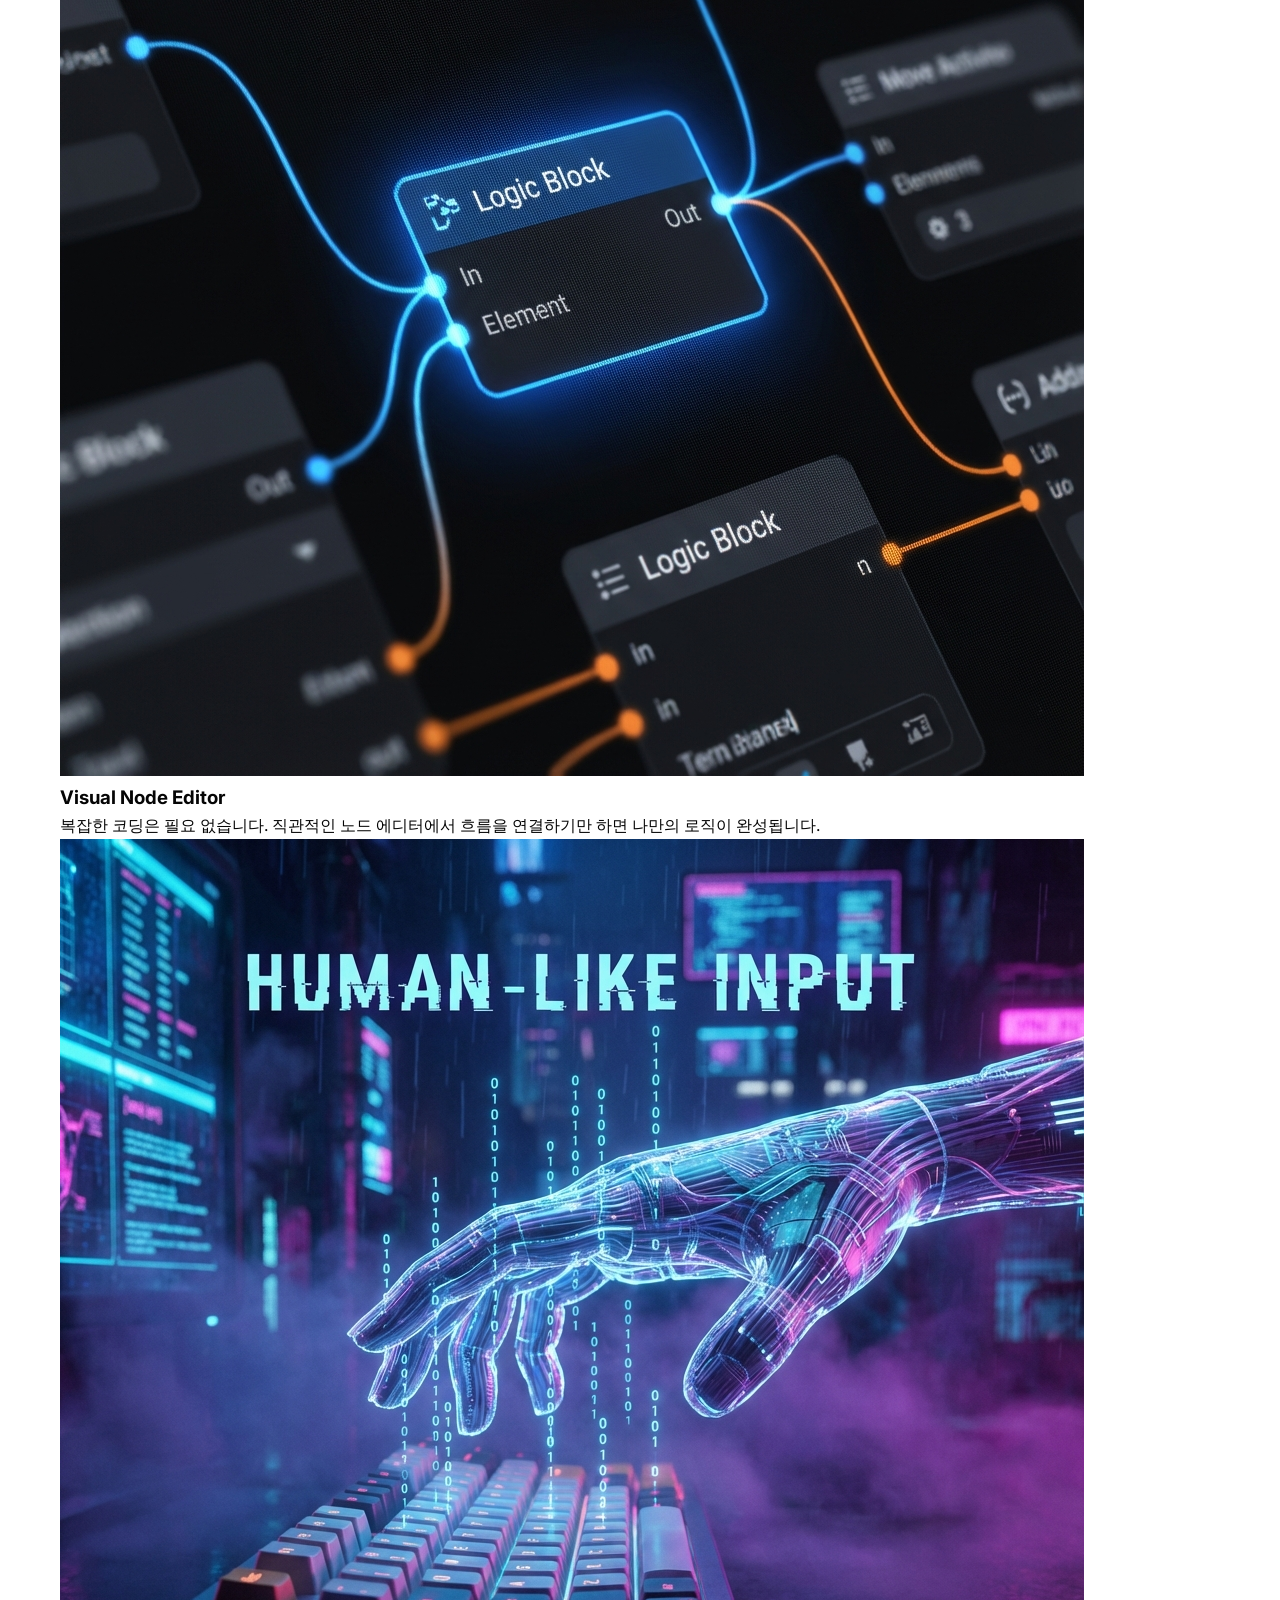
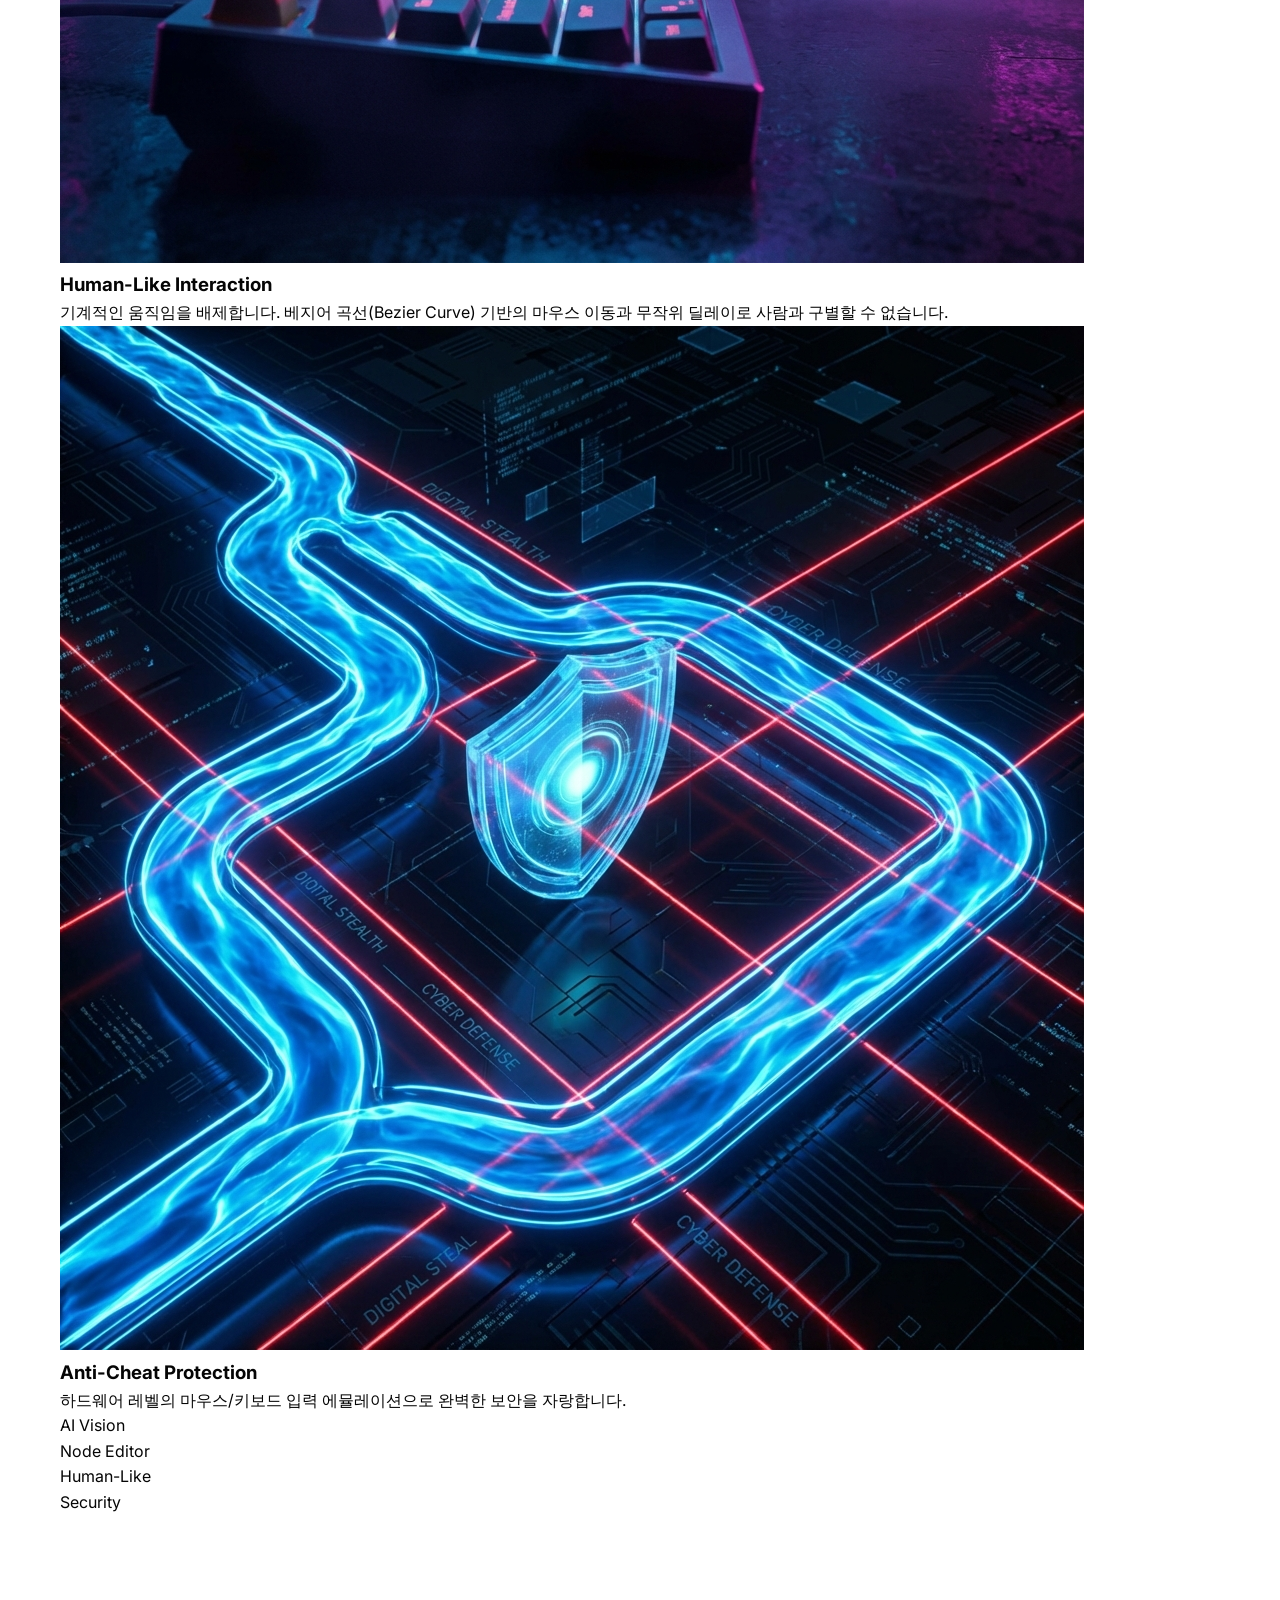
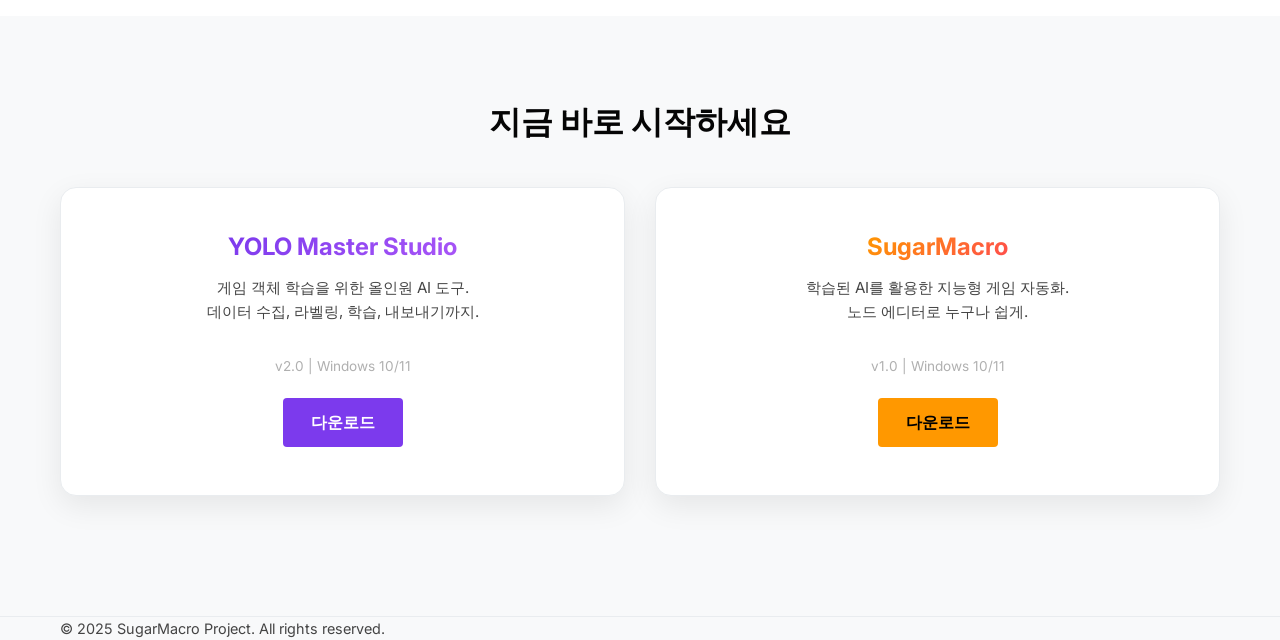
==== commit f1f50f63: "Renew website: Bright theme, Dual products, Mobile support, Stats update" ====
--- a/index.html
+++ b/index.html
@@ -4,20 +4,35 @@
 <head>
     <meta charset="UTF-8">
     <meta name="viewport" content="width=device-width, initial-scale=1.0">
-    <title>SugarMacro - Professional Game Automation</title>
+    <title>SugarMacro - AI 학습부터 게임 자동화까지</title>
+    <meta name="description" content="YOLO Master Studio로 AI 모델을 학습하고, SugarMacro로 게임을 자동화하세요. 완벽한 게임 자동화 파이프라인.">
     <link rel="stylesheet" href="css/style.css">
     <link
         href="https://fonts.googleapis.com/css2?family=Inter:wght@300;400;600;800&family=Orbitron:wght@500;700;900&display=swap"
         rel="stylesheet">
 </head>
 
-<body>
+<body class="light-theme">
     <nav class="navbar">
         <div class="nav-container">
             <div class="logo"><a href="index.html">Sugar<span class="highlight text-gradient">Macro</span></a></div>
+
+            <!-- Hamburger Menu (Mobile) -->
+            <div class="hamburger" onclick="toggleMenu()">
+                <span></span>
+                <span></span>
+                <span></span>
+            </div>
+
             <ul class="nav-links">
                 <li><a href="index.html" class="active">홈</a></li>
-                <li><a href="usage.html">매뉴얼</a></li>
+                <li class="nav-dropdown">
+                    <a href="#">가이드 ▾</a>
+                    <div class="nav-dropdown-content">
+                        <a href="usage_yolo.html">🤖 YOLO Studio 가이드</a>
+                        <a href="usage.html">🎮 SugarMacro 가이드</a>
+                    </div>
+                </li>
                 <li><a href="community.html">커뮤니티</a></li>
                 <li><a href="download.html" class="btn-primary glow" style="padding: 8px 20px;">다운로드</a></li>
             </ul>
@@ -29,21 +44,22 @@
         <div class="hero-content">
             <div class="hero-glass">
                 <h1 class="hero-title">
-                    단순 반복 작업,<br>
-                    이제 <span class="highlight text-gradient">완벽하게 해방</span>되세요.
+                    AI 학습부터<br>
+                    <span class="highlight text-gradient">게임 자동화</span>까지
                 </h1>
                 <p class="hero-desc">
-                    SugarMacro는 딥러닝 비전 기술과 휴먼 라이크 컨트롤을 결합하여,<br>
-                    감지되지 않는 안전하고 강력한 자동화를 제공합니다.
+                    YOLO Master Studio로 게임 객체를 학습하고,<br>
+                    SugarMacro로 지능형 자동화를 경험하세요.<br>
+                    <strong>코딩 없이, 누구나 쉽게.</strong>
                 </p>
                 <div class="cta-group">
                     <a href="download.html" class="btn-primary glow">무료 다운로드</a>
-                    <a href="usage.html" class="btn-secondary">이용 가이드</a>
+                    <a href="#workflow" class="btn-secondary">워크플로우 보기</a>
                 </div>
             </div>
         </div>
         <!-- Background Decorative Asset -->
-        <img src="assets/hero_rich_bg.png" class="hero-bg-img floating" alt="Background Element">
+        <img src="assets/hero_bright_bg.png" class="hero-bg-img floating" alt="Background Element">
     </header>
 
     <!-- Stats Section -->
@@ -51,16 +67,16 @@
         <div class="container">
             <div class="stats-grid">
                 <div class="stat-item">
-                    <h3>10k+</h3>
-                    <p>Total Downloads</p>
-                </div>
-                <div class="stat-item">
-                    <h3>99.9%</h3>
-                    <p>Uptime Stability</p>
-                </div>
-                <div class="stat-item">
-                    <h3>YOLO</h3>
-                    <p>AI Powered</p>
+                    <h3>v2.0</h3>
+                    <p>Major Update</p>
+                </div>
+                <div class="stat-item">
+                    <h3>YOLO11</h3>
+                    <p>Latest AI Model</p>
+                </div>
+                <div class="stat-item">
+                    <h3>2-in-1</h3>
+                    <p>Complete Pipeline</p>
                 </div>
                 <div class="stat-item">
                     <h3>0%</h3>
@@ -70,9 +86,61 @@
         </div>
     </section>
 
+    <!-- Workflow Section -->
+    <section id="workflow" class="workflow-section reveal">
+        <div class="container">
+            <h2>Complete <span class="text-gradient-purple">AI Pipeline</span></h2>
+            <p class="subtitle">게임 캡처부터 자동화 매크로까지, 하나의 워크플로우로 완성</p>
+
+            <img src="assets/yolo_workflow.png" alt="YOLO to Macro Workflow" class="workflow-image">
+
+            <div class="cta-group" style="justify-content: center;">
+                <a href="usage_yolo.html" class="btn-purple glow">YOLO Studio 시작하기</a>
+                <a href="usage.html" class="btn-primary glow">SugarMacro 시작하기</a>
+            </div>
+        </div>
+    </section>
+
+    <!-- YOLO Features Section -->
+    <section class="yolo-features reveal">
+        <div class="container">
+            <h2 style="text-align: center; font-size: 2rem; margin-bottom: 10px;">
+                <span class="text-gradient-purple">YOLO Master Studio</span> 핵심 기능
+            </h2>
+            <p style="text-align: center; color: var(--text-muted-light); margin-bottom: 40px;">
+                게임 객체 학습을 위한 올인원 AI 도구
+            </p>
+
+            <div class="feature-grid-3">
+                <div class="feature-card">
+                    <img src="assets/feature_data_studio.png" alt="Data Studio">
+                    <h3>Data Studio</h3>
+                    <p>게임 화면 캡처, 자동 라벨링, 데이터 증강을 한 곳에서. AI가 바운딩 박스를 자동으로 생성합니다.</p>
+                </div>
+                <div class="feature-card">
+                    <img src="assets/feature_training_studio.png" alt="Training Studio">
+                    <h3>Training Studio</h3>
+                    <p>YOLO11 모델을 GUI에서 간편하게 학습. 실시간 Loss/mAP 그래프로 학습 상태를 모니터링하세요.</p>
+                </div>
+                <div class="feature-card">
+                    <img src="assets/feature_model_export.png" alt="Model Export">
+                    <h3>Model Export</h3>
+                    <p>학습된 모델을 ONNX, TensorRT로 변환하여 추론 속도를 극대화. 원클릭 내보내기 지원.</p>
+                </div>
+            </div>
+        </div>
+    </section>
+
+    <!-- SugarMacro Features (Existing) -->
     <section id="features" class="reveal">
         <div class="container">
-            <h2 style="font-size: 2rem; margin-bottom: 20px;">Core Features</h2>
+            <h2 style="text-align: center; font-size: 2rem; margin-bottom: 10px;">
+                <span class="highlight text-gradient">SugarMacro</span> 핵심 기능
+            </h2>
+            <p style="text-align: center; color: var(--text-muted-light); margin-bottom: 40px;">
+                학습된 AI 모델을 활용한 지능형 게임 자동화
+            </p>
+
             <div class="feature-slider">
                 <!-- Slides Container -->
                 <div class="feature-slides">
@@ -137,15 +205,54 @@
         </div>
     </section>
 
-    <footer style="background: #000; padding: 40px 0; text-align: center; border-top: 1px solid var(--border-color);">
-        <div class="container">
-            <p style="font-size: 0.9rem; color: #444;">
+    <!-- Dual Product CTA -->
+    <section style="padding: 80px 0;">
+        <div class="container">
+            <h2 style="text-align: center; font-size: 2rem; margin-bottom: 40px;">
+                지금 바로 시작하세요
+            </h2>
+            <div class="product-grid">
+                <div class="product-card yolo">
+                    <h3><span class="text-gradient-purple">YOLO Master Studio</span></h3>
+                    <p class="product-desc">게임 객체 학습을 위한 올인원 AI 도구.<br>데이터 수집, 라벨링, 학습, 내보내기까지.</p>
+                    <p class="product-version">v2.0 | Windows 10/11</p>
+                    <a href="download.html#yolo" class="btn-purple glow">다운로드</a>
+                </div>
+                <div class="product-card macro">
+                    <h3><span class="highlight text-gradient">SugarMacro</span></h3>
+                    <p class="product-desc">학습된 AI를 활용한 지능형 게임 자동화.<br>노드 에디터로 누구나 쉽게.</p>
+                    <p class="product-version">v1.0 | Windows 10/11</p>
+                    <a href="download.html#macro" class="btn-primary glow">다운로드</a>
+                </div>
+            </div>
+        </div>
+    </section>
+
+    <footer>
+        <div class="container">
+            <p style="font-size: 0.9rem;">
                 &copy; 2025 SugarMacro Project. All rights reserved.
             </p>
         </div>
     </footer>
 
     <script src="js/main.js"></script>
+    <script>
+        // Mobile menu toggle
+        function toggleMenu() {
+            document.querySelector('.nav-links').classList.toggle('active');
+        }
+
+        // Mobile dropdown toggle
+        document.querySelectorAll('.nav-dropdown > a').forEach(link => {
+            link.addEventListener('click', function (e) {
+                if (window.innerWidth <= 768) {
+                    e.preventDefault();
+                    this.parentElement.classList.toggle('open');
+                }
+            });
+        });
+    </script>
 </body>
 
 </html>
--- a/css/style.css
+++ b/css/style.css
@@ -1,4 +1,5 @@
 :root {
+    /* Dark Theme (Default) */
     --bg-color: #0f0f0f;
     /* Deep Dark Grey/Black */
     --surface-bg: #1a1a1a;
@@ -6,6 +7,8 @@
     --primary: #FF9800;
     /* Vibrant Orange */
     --secondary: #FFB74D;
+    --purple: #7c3aed;
+    --purple-light: #a855f7;
     --text-main: #ffffff;
     --text-muted: #b0b0b0;
     --border-color: #333333;
@@ -13,6 +16,14 @@
     /* Korean friendly font */
     --font-body: 'Pretendard', 'Inter', sans-serif;
     --sidebar-width: 250px;
+
+    /* Light Theme Variables */
+    --bg-color-light: #f8f9fa;
+    --surface-bg-light: #ffffff;
+    --card-bg-light: #ffffff;
+    --text-main-light: #050505;
+    --text-muted-light: #444444;
+    --border-color-light: #e9ecef;
 }
 
 @import url("https://cdn.jsdelivr.net/gh/orioncactus/pretendard@v1.3.9/dist/web/static/pretendard.css");
@@ -735,4 +746,587 @@
         flex-direction: column;
         align-items: center;
     }
+}
+
+/* ================================================
+   LIGHT THEME STYLES
+   ================================================ */
+
+body.light-theme {
+    background-color: var(--bg-color-light);
+    color: var(--text-main-light);
+}
+
+.light-theme .navbar {
+    background: rgba(255, 255, 255, 0.95);
+    border-bottom: 1px solid var(--border-color-light);
+}
+
+.light-theme .logo a {
+    color: var(--text-main-light);
+}
+
+.light-theme .nav-links a {
+    color: #333333;
+    font-weight: 600;
+}
+
+.light-theme .nav-links a:hover,
+.light-theme .nav-links a.active {
+    color: var(--primary);
+    font-weight: 700;
+}
+
+.light-theme .hero-glass {
+    background: rgba(255, 255, 255, 0.8);
+    border: 1px solid var(--border-color-light);
+    box-shadow: 0 20px 50px rgba(0, 0, 0, 0.1);
+}
+
+.light-theme .hero-title {
+    color: var(--text-main-light);
+    text-shadow: none;
+}
+
+.light-theme .hero-desc {
+    color: var(--text-muted-light);
+}
+
+.light-theme .hero-animated-bg {
+    background:
+        linear-gradient(transparent 0%, rgba(124, 58, 237, 0.03) 50%, transparent 100%),
+        linear-gradient(90deg, rgba(0, 0, 0, 0.03) 1px, transparent 1px),
+        linear-gradient(rgba(0, 0, 0, 0.03) 1px, transparent 1px);
+}
+
+.light-theme .stats-section {
+    background: linear-gradient(to bottom, #f8f9fa, #ffffff);
+    border-bottom: 1px solid var(--border-color-light);
+}
+
+.light-theme .stat-item p {
+    color: var(--text-muted-light);
+}
+
+.light-theme #features {
+    background: #ffffff;
+    background-image: none;
+}
+
+.light-theme footer {
+    background: #f8f9fa !important;
+    border-top: 1px solid var(--border-color-light) !important;
+}
+
+.light-theme footer p {
+    color: #444444 !important;
+}
+
+/* Light Theme Community Table */
+.light-theme .board-table th {
+    background: #f1f3f5;
+    color: #333;
+    border-bottom: 2px solid #ddd;
+    font-weight: 700;
+}
+
+.light-theme .board-table td {
+    border-bottom: 1px solid #eee;
+    color: #333;
+}
+
+.light-theme .board-table tr:hover {
+    background-color: #f8f9fa;
+}
+
+/* Light Theme Buttons & Cards */
+.light-theme .btn-secondary {
+    border-color: #333;
+    color: #333 !important;
+}
+
+.light-theme .btn-secondary:hover {
+    background: rgba(0, 0, 0, 0.05);
+    border-color: #000;
+}
+
+.light-theme .doc-card {
+    background: #ffffff;
+    border: 1px solid var(--border-color-light);
+    color: var(--text-main-light);
+}
+
+.light-theme .doc-sidebar {
+    background: transparent;
+}
+
+.light-theme .doc-nav a {
+    color: var(--text-muted-light);
+}
+
+.light-theme .doc-nav a.active {
+    color: var(--primary);
+    background: rgba(255, 152, 0, 0.1);
+}
+
+.light-theme .feature-grid>div {
+    background: #f8f9fa !important;
+    border: 1px solid var(--border-color-light) !important;
+}
+
+.light-theme .feature-grid p {
+    color: var(--text-muted-light) !important;
+}
+
+/* ================================================
+   PRODUCT CARDS (Dual Download)
+   ================================================ */
+
+.product-grid {
+    display: grid;
+    grid-template-columns: repeat(2, 1fr);
+    gap: 30px;
+    margin: 40px 0;
+}
+
+.product-card {
+    background: var(--card-bg);
+    border-radius: 16px;
+    padding: 40px;
+    text-align: center;
+    transition: all 0.3s ease;
+    border: 1px solid var(--border-color);
+    box-shadow: 0 10px 30px rgba(0, 0, 0, 0.3);
+}
+
+.product-card:hover {
+    transform: translateY(-5px);
+    box-shadow: 0 20px 40px rgba(0, 0, 0, 0.4);
+}
+
+.product-card.yolo {
+    border-top: 4px solid var(--purple);
+}
+
+.product-card.macro {
+    border-top: 4px solid var(--primary);
+}
+
+.product-card .product-icon {
+    width: 80px;
+    height: 80px;
+    margin: 0 auto 20px;
+    border-radius: 16px;
+}
+
+.product-card h3 {
+    font-size: 1.5rem;
+    margin-bottom: 10px;
+}
+
+.product-card .product-desc {
+    color: var(--text-muted);
+    font-size: 0.95rem;
+    margin-bottom: 20px;
+    min-height: 60px;
+}
+
+.product-card .product-version {
+    font-size: 0.85rem;
+    color: var(--text-muted);
+    margin-bottom: 20px;
+}
+
+.btn-purple {
+    background: var(--purple);
+    color: #fff;
+    font-weight: 700;
+    padding: 12px 28px;
+    border-radius: 4px;
+    text-decoration: none;
+    transition: all 0.2s;
+    border: none;
+    cursor: pointer;
+    font-size: 1rem;
+    display: inline-block;
+}
+
+.btn-purple:hover {
+    background: var(--purple-light);
+    transform: translateY(-2px);
+}
+
+.btn-purple.glow:hover {
+    box-shadow: 0 0 20px rgba(124, 58, 237, 0.6), 0 0 40px rgba(124, 58, 237, 0.3);
+}
+
+/* Light theme product cards */
+.light-theme .product-card {
+    background: var(--card-bg-light);
+    border: 1px solid var(--border-color-light);
+    box-shadow: 0 10px 30px rgba(0, 0, 0, 0.08);
+}
+
+.light-theme .product-card h3 {
+    color: var(--text-main-light);
+}
+
+.light-theme .product-card .product-desc {
+    color: var(--text-muted-light);
+}
+
+/* ================================================
+   WORKFLOW SECTION
+   ================================================ */
+
+.workflow-section {
+    padding: 100px 0;
+    text-align: center;
+}
+
+.workflow-section h2 {
+    font-size: 2.5rem;
+    margin-bottom: 20px;
+}
+
+.workflow-section .subtitle {
+    color: var(--text-muted);
+    font-size: 1.1rem;
+    margin-bottom: 50px;
+}
+
+.workflow-image {
+    max-width: 900px;
+    width: 100%;
+    margin: 0 auto 60px;
+    border-radius: 16px;
+    box-shadow: 0 10px 40px rgba(0, 0, 0, 0.2);
+}
+
+.light-theme .workflow-section .subtitle {
+    color: var(--text-muted-light);
+}
+
+.light-theme .workflow-section h2 {
+    color: var(--text-main-light);
+}
+
+/* ================================================
+   YOLO FEATURE GRID
+   ================================================ */
+
+.yolo-features {
+    padding: 80px 0;
+    background: var(--surface-bg);
+}
+
+.light-theme .yolo-features {
+    background: #f8f9fa;
+}
+
+.feature-grid-3 {
+    display: grid;
+    grid-template-columns: repeat(3, 1fr);
+    gap: 30px;
+    margin-top: 50px;
+}
+
+.feature-card {
+    background: var(--card-bg);
+    padding: 40px 30px;
+    border-radius: 16px;
+    text-align: center;
+    border: 1px solid var(--border-color);
+    transition: all 0.3s ease;
+}
+
+.feature-card:hover {
+    transform: translateY(-5px);
+    border-color: var(--purple);
+}
+
+.feature-card img {
+    width: 100%;
+    max-height: 200px;
+    object-fit: contain;
+    margin-bottom: 20px;
+    border-radius: 8px;
+}
+
+.feature-card h3 {
+    font-size: 1.3rem;
+    margin-bottom: 10px;
+    color: var(--purple);
+}
+
+.feature-card p {
+    color: var(--text-muted);
+    font-size: 0.95rem;
+}
+
+.light-theme .feature-card {
+    background: #ffffff;
+    border: 1px solid var(--border-color-light);
+}
+
+.light-theme .feature-card p {
+    color: var(--text-muted-light);
+}
+
+/* ================================================
+   DROPDOWN MENU
+   ================================================ */
+
+.nav-dropdown {
+    position: relative;
+}
+
+.nav-dropdown>a {
+    display: flex;
+    align-items: center;
+    gap: 5px;
+}
+
+.nav-dropdown-content {
+    display: none;
+    position: absolute;
+    top: 100%;
+    left: 0;
+    background: var(--surface-bg);
+    border: 1px solid var(--border-color);
+    border-radius: 8px;
+    min-width: 200px;
+    box-shadow: 0 10px 30px rgba(0, 0, 0, 0.3);
+    z-index: 1001;
+    padding: 10px 0;
+}
+
+.nav-dropdown:hover .nav-dropdown-content {
+    display: block;
+}
+
+.nav-dropdown-content a {
+    display: block;
+    padding: 10px 20px;
+    color: var(--text-muted);
+    text-decoration: none;
+    transition: all 0.2s;
+}
+
+.nav-dropdown-content a:hover {
+    background: rgba(255, 152, 0, 0.1);
+    color: var(--primary);
+}
+
+.light-theme .nav-dropdown-content {
+    background: var(--surface-bg-light);
+    border: 1px solid var(--border-color-light);
+    box-shadow: 0 10px 30px rgba(0, 0, 0, 0.1);
+}
+
+.light-theme .nav-dropdown-content a {
+    color: var(--text-muted-light);
+}
+
+/* ================================================
+   HAMBURGER MENU (Mobile)
+   ================================================ */
+
+.hamburger {
+    display: none;
+    flex-direction: column;
+    gap: 5px;
+    cursor: pointer;
+    padding: 5px;
+    z-index: 1002;
+}
+
+.hamburger span {
+    width: 25px;
+    height: 3px;
+    background: var(--text-main);
+    border-radius: 2px;
+    transition: all 0.3s ease;
+}
+
+.light-theme .hamburger span {
+    background: var(--text-main-light);
+}
+
+/* ================================================
+   ENHANCED RESPONSIVE (Mobile First)
+   ================================================ */
+
+@media (max-width: 768px) {
+    .hamburger {
+        display: flex;
+    }
+
+    .nav-links {
+        display: none;
+        position: absolute;
+        top: 100%;
+        left: 0;
+        right: 0;
+        background: var(--surface-bg);
+        flex-direction: column;
+        padding: 20px;
+        gap: 15px;
+        border-bottom: 1px solid var(--border-color);
+    }
+
+    .nav-links.active {
+        display: flex;
+    }
+
+    .light-theme .nav-links {
+        background: var(--surface-bg-light);
+        border-bottom: 1px solid var(--border-color-light);
+    }
+
+    .nav-dropdown-content {
+        position: static;
+        box-shadow: none;
+        border: none;
+        padding-left: 20px;
+        display: none;
+    }
+
+    .nav-dropdown.open .nav-dropdown-content {
+        display: block;
+    }
+
+    .product-grid {
+        grid-template-columns: 1fr;
+    }
+
+    .feature-grid-3 {
+        grid-template-columns: 1fr;
+    }
+
+    .hero-bg-img {
+        width: 100%;
+        opacity: 0.3;
+    }
+
+    .workflow-image {
+        border-radius: 8px;
+    }
+
+    .hero-content {
+        padding: 0 10px;
+    }
+
+    .hero-glass {
+        margin: 0 10px;
+    }
+}
+
+@media (max-width: 480px) {
+    .hero-title {
+        font-size: 1.8rem;
+    }
+
+    .hero-glass {
+        padding: 25px 20px;
+    }
+
+    .cta-group {
+        flex-direction: column;
+        gap: 10px;
+    }
+
+    .cta-group a {
+        width: 100%;
+        text-align: center;
+    }
+
+    .product-card {
+        padding: 30px 20px;
+    }
+
+    .feature-card {
+        padding: 30px 20px;
+    }
+}
+
+/* ================================================
+   TABS COMPONENT
+   ================================================ */
+
+.tabs {
+    display: flex;
+    gap: 0;
+    border-bottom: 2px solid var(--border-color);
+    margin-bottom: 30px;
+}
+
+.tab-btn {
+    padding: 15px 30px;
+    background: transparent;
+    border: none;
+    color: var(--text-muted);
+    font-size: 1rem;
+    font-weight: 600;
+    cursor: pointer;
+    transition: all 0.3s ease;
+    border-bottom: 2px solid transparent;
+    margin-bottom: -2px;
+}
+
+.tab-btn:hover {
+    color: var(--text-main);
+}
+
+.tab-btn.active {
+    color: var(--primary);
+    border-bottom-color: var(--primary);
+}
+
+.tab-btn.active.purple {
+    color: var(--purple);
+    border-bottom-color: var(--purple);
+}
+
+.tab-content {
+    display: none;
+}
+
+.tab-content.active {
+    display: block;
+}
+
+.light-theme .tabs {
+    border-bottom-color: var(--border-color-light);
+}
+
+.light-theme .tab-btn {
+    color: var(--text-muted-light);
+}
+
+.light-theme .tab-btn:hover,
+.light-theme .tab-btn.active {
+    color: var(--text-main-light);
+}
+
+/* ================================================
+   GRADIENT TEXT VARIATIONS
+   ================================================ */
+
+.text-gradient-purple {
+    background: linear-gradient(135deg, var(--purple), var(--purple-light));
+    -webkit-background-clip: text;
+    -webkit-text-fill-color: transparent;
+    background-clip: text;
+    color: transparent;
+}
+
+/* ================================================
+   CTA GROUP LAYOUT
+   ================================================ */
+
+.cta-group {
+    display: flex;
+    gap: 15px;
+    flex-wrap: wrap;
 }
